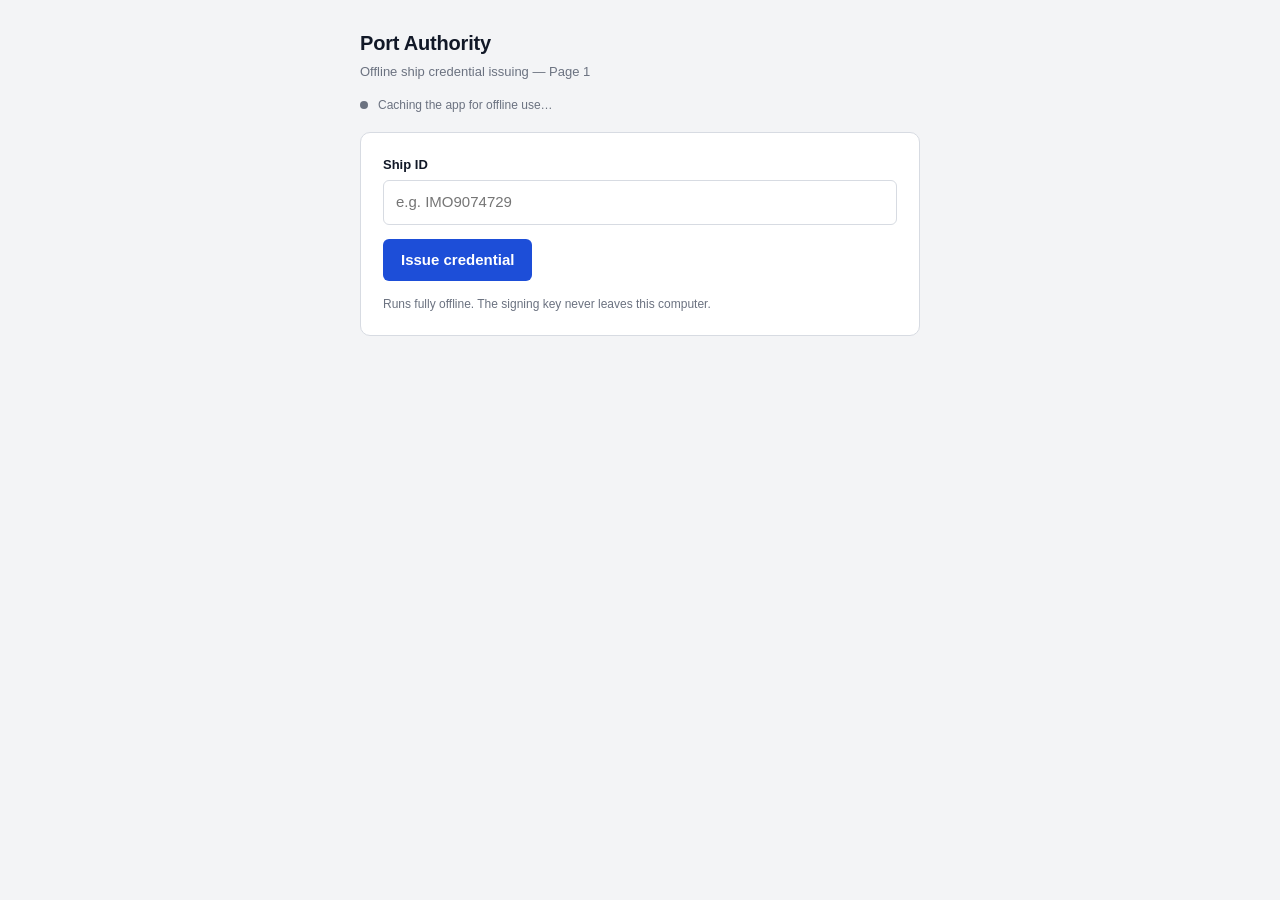
==== index.html @ c77e2cf1 "Offline ship credential issuing station (page 1) Port-authority web UI for authenticating a ship on " ====
<!DOCTYPE html>
<html lang="en">
<head>
    <meta charset="UTF-8">
    <meta name="viewport" content="width=device-width, initial-scale=1.0">
    <title>Port Authority &mdash; Offline Ship Credential</title>

    <!-- Installable offline app -->
    <link rel="manifest" href="manifest.webmanifest">
    <meta name="theme-color" content="#0b1b3a">
    <meta name="mobile-web-app-capable" content="yes">
    <meta name="apple-mobile-web-app-capable" content="yes">
    <meta name="apple-mobile-web-app-status-bar-style" content="black-translucent">
    <meta name="apple-mobile-web-app-title" content="Port Auth">
    <link rel="apple-touch-icon" href="icons/icon-192.png">
    <link rel="icon" href="icons/icon-192.png" type="image/png">

    <link rel="stylesheet" href="css/style.css">
</head>
<body>

    <header class="app-header no-print">
        <div class="header-row">
            <div>
                <h1>Port Authority</h1>
                <p class="subtitle">Offline ship credential issuing &mdash; Page 1</p>
            </div>
            <button type="button" id="install" class="ghost-button" hidden>Install app</button>
        </div>
        <p id="offline-status" class="status status-pending">Checking offline cache&hellip;</p>
    </header>

    <main>
        <!-- ---------------------------------------------------------------
             Input: one field, one button.
             The button calls windows.start() (see js/app.js).
        ---------------------------------------------------------------- -->
        <section class="card no-print">
            <label for="ship">Ship ID</label>
            <input id="ship" type="text" autocomplete="off" spellcheck="false"
                   placeholder="e.g. IMO9074729">

            <button type="button" id="issue" onclick="windows.start()">
                Issue credential
            </button>

            <p id="error" class="error" hidden></p>
            <p class="hint">
                Runs fully offline. The signing key never leaves this computer.
            </p>
        </section>

        <!-- ---------------------------------------------------------------
             Output: the printable credential. Everything inside #printable
             is what the printer puts on paper.
        ---------------------------------------------------------------- -->
        <section id="printable" class="card credential" hidden>
            <h2 class="credential-title">Ship Clearance Credential</h2>

            <div id="qr-container" class="qr-container"></div>

            <dl class="meta">
                <dt>Ship ID</dt>      <dd id="meta-ship">&mdash;</dd>
                <dt>Port</dt>         <dd id="meta-port">&mdash;</dd>
                <dt>Issued</dt>       <dd id="meta-issued">&mdash;</dd>
                <dt>Expires</dt>      <dd id="meta-expires">&mdash;</dd>
                <dt>Signing key</dt>  <dd id="meta-kid">&mdash;</dd>
            </dl>

            <!-- The signed token. This exact string is the QR payload.
                 It is editable: any change here re-renders the QR above. -->
            <div id="result" class="token" contenteditable="plaintext-only"
                 spellcheck="false" role="textbox" aria-multiline="false"
                 aria-label="Credential token (editable)"></div>

            <p id="result-warning" class="warning no-print" hidden></p>
            <p class="hint no-print">
                The token is editable &mdash; the QR code follows it as you type.
            </p>

            <button type="button" id="qr-print" class="no-print">
                Print credential
            </button>
        </section>
    </main>

    <!-- Vendored from github.com/hamzaharoon1314/QR-Code-Scan (MIT, Kazuhiko Arase) -->
    <script src="version.js"></script>
    <script src="js/qrcode.js"></script>
    <script src="js/qrcode_UTF8.js"></script>
    <script src="js/app.js"></script>
</body>
</html>
---- css/style.css ----
/* Port Authority - offline credential issuing, page 1 */

:root {
    --ink: #111827;
    --muted: #6b7280;
    --line: #d7dbe2;
    --accent: #1d4ed8;
    --danger: #b42318;
    --bg: #f3f4f6;
}

* { box-sizing: border-box; }

body {
    margin: 0;
    padding: 0 16px 48px;
    background: var(--bg);
    color: var(--ink);
    font: 15px/1.5 -apple-system, BlinkMacSystemFont, "Segoe UI", Roboto, Helvetica, Arial, sans-serif;
}

.app-header {
    max-width: 560px;
    margin: 0 auto;
    padding: 28px 0 18px;
}

.app-header h1 {
    margin: 0;
    font-size: 20px;
    letter-spacing: -0.01em;
}

.header-row {
    display: flex;
    align-items: flex-start;
    justify-content: space-between;
    gap: 12px;
}

.subtitle {
    margin: 4px 0 0;
    color: var(--muted);
    font-size: 13px;
}

.ghost-button {
    margin: 0;
    padding: 7px 14px;
    font-size: 13px;
    color: var(--accent);
    background: #fff;
    border: 1px solid var(--line);
    flex: none;
}

.ghost-button:hover {
    background: #eef2ff;
}

/* Offline-cache state line under the header */
.status {
    margin: 14px 0 0;
    padding-left: 18px;
    position: relative;
    font-size: 12px;
    color: var(--muted);
}

.status::before {
    content: "";
    position: absolute;
    left: 0;
    top: 5px;
    width: 8px;
    height: 8px;
    border-radius: 50%;
    background: currentColor;
}

.status-ok { color: #067647; }
.status-warn { color: #b54708; }
.status-pending { color: var(--muted); }

.card {
    max-width: 560px;
    margin: 0 auto 20px;
    padding: 22px;
    background: #fff;
    border: 1px solid var(--line);
    border-radius: 10px;
}

label {
    display: block;
    margin-bottom: 6px;
    font-size: 13px;
    font-weight: 600;
}

input[type="text"] {
    width: 100%;
    padding: 10px 12px;
    font: inherit;
    font-variant-numeric: tabular-nums;
    color: inherit;
    background: #fff;
    border: 1px solid var(--line);
    border-radius: 6px;
}

input[type="text"]:focus {
    outline: 2px solid var(--accent);
    outline-offset: 1px;
}

button {
    margin-top: 14px;
    padding: 10px 18px;
    font: inherit;
    font-weight: 600;
    color: #fff;
    background: var(--accent);
    border: 0;
    border-radius: 6px;
    cursor: pointer;
}

button:hover { background: #1740ad; }
button:disabled { background: #9aa4b8; cursor: not-allowed; }

.hint {
    margin: 14px 0 0;
    color: var(--muted);
    font-size: 12px;
}

.error {
    margin: 12px 0 0;
    color: var(--danger);
    font-size: 13px;
    font-weight: 600;
}

/* --- Printable credential ------------------------------------------ */

.credential-title {
    margin: 0 0 16px;
    font-size: 15px;
    text-transform: uppercase;
    letter-spacing: 0.06em;
    color: var(--muted);
}

.qr-container {
    display: flex;
    align-items: center;
    justify-content: center;
    min-height: 200px;
    padding: 12px;
    background: #fff;
    border: 1px solid var(--line);
    border-radius: 8px;
}

.qr-container img {
    display: block;
    width: 220px;
    max-width: 100%;
    height: auto;
    image-rendering: pixelated; /* keep module edges crisp when scaled */
}

.qr-placeholder {
    color: var(--muted);
    font-size: 13px;
}

.meta {
    display: grid;
    grid-template-columns: 120px 1fr;
    gap: 6px 12px;
    margin: 18px 0 0;
    font-size: 13px;
}

.meta dt { color: var(--muted); }
.meta dd { margin: 0; font-weight: 600; font-variant-numeric: tabular-nums; }

.token {
    margin-top: 16px;
    padding: 10px;
    font-family: ui-monospace, SFMono-Regular, Menlo, Consolas, monospace;
    font-size: 11px;
    line-height: 1.45;
    color: #374151;
    background: #f9fafb;
    border: 1px solid var(--line);
    border-radius: 6px;
    word-break: break-all;
    cursor: text;
}

.token:focus {
    outline: 2px solid var(--accent);
    outline-offset: 1px;
    background: #fff;
}

.warning {
    margin: 10px 0 0;
    color: #b54708;
    font-size: 12px;
    font-weight: 600;
}

/* --- Print ---------------------------------------------------------- */

@media print {
    .no-print { display: none !important; }
    .status, .ghost-button { display: none !important; }
    .token { border-color: #999; }

    body { padding: 0; background: #fff; }

    .card {
        margin: 0;
        max-width: none;
        border: 1px solid #000;
        border-radius: 0;
    }

    .qr-container { border: 0; min-height: 0; }
    .qr-container img { width: 260px; }
}
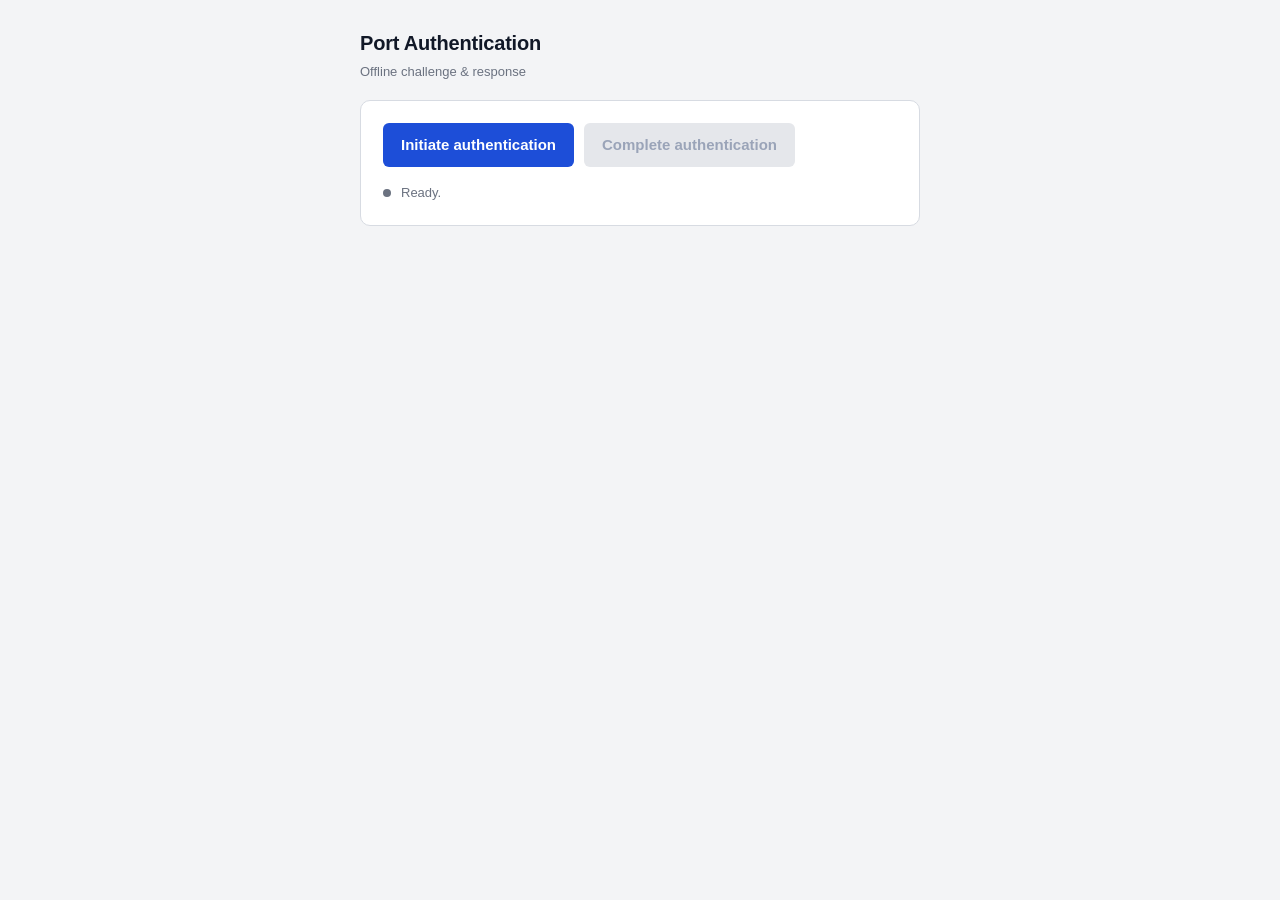
==== commit 7b012192: "Port authentication page: challenge/response over QR The port side of an offline challenge-response " ====
--- a/index.html
+++ b/index.html
@@ -3,91 +3,54 @@
 <head>
     <meta charset="UTF-8">
     <meta name="viewport" content="width=device-width, initial-scale=1.0">
-    <title>Port Authority &mdash; Offline Ship Credential</title>
-
-    <!-- Installable offline app -->
-    <link rel="manifest" href="manifest.webmanifest">
-    <meta name="theme-color" content="#0b1b3a">
-    <meta name="mobile-web-app-capable" content="yes">
-    <meta name="apple-mobile-web-app-capable" content="yes">
-    <meta name="apple-mobile-web-app-status-bar-style" content="black-translucent">
-    <meta name="apple-mobile-web-app-title" content="Port Auth">
-    <link rel="apple-touch-icon" href="icons/icon-192.png">
-    <link rel="icon" href="icons/icon-192.png" type="image/png">
-
+    <title>Port &mdash; Authentication</title>
+    <link rel="icon" href="data:image/svg+xml,%3Csvg xmlns='http://www.w3.org/2000/svg' viewBox='0 0 9 9'%3E%3Crect width='9' height='9' fill='%230b1b3a'/%3E%3Cg fill='%23fff'%3E%3Cpath d='M1 1h3v3H1z M5 1h3v3H5z M1 5h3v3H1z'/%3E%3C/g%3E%3Cg fill='%230b1b3a'%3E%3Cpath d='M2 2h1v1H2z M6 2h1v1H6z M2 6h1v1H2z'/%3E%3C/g%3E%3Crect x='5' y='5' width='1' height='1' fill='%23fff'/%3E%3Crect x='7' y='7' width='1' height='1' fill='%23fff'/%3E%3C/svg%3E">
     <link rel="stylesheet" href="css/style.css">
 </head>
 <body>
 
-    <header class="app-header no-print">
-        <div class="header-row">
-            <div>
-                <h1>Port Authority</h1>
-                <p class="subtitle">Offline ship credential issuing &mdash; Page 1</p>
-            </div>
-            <button type="button" id="install" class="ghost-button" hidden>Install app</button>
-        </div>
-        <p id="offline-status" class="status status-pending">Checking offline cache&hellip;</p>
+    <header class="app-header">
+        <h1>Port Authentication</h1>
+        <p class="subtitle">Offline challenge &amp; response</p>
     </header>
 
     <main>
-        <!-- ---------------------------------------------------------------
-             Input: one field, one button.
-             The button calls windows.start() (see js/app.js).
-        ---------------------------------------------------------------- -->
-        <section class="card no-print">
-            <label for="ship">Ship ID</label>
-            <input id="ship" type="text" autocomplete="off" spellcheck="false"
-                   placeholder="e.g. IMO9074729">
-
-            <button type="button" id="issue" onclick="windows.start()">
-                Issue credential
-            </button>
-
-            <p id="error" class="error" hidden></p>
-            <p class="hint">
-                Runs fully offline. The signing key never leaves this computer.
-            </p>
+        <!-- The two buttons. Complete starts disabled. -->
+        <section class="card">
+            <div class="actions">
+                <button type="button" id="initiate">Initiate authentication</button>
+                <button type="button" id="complete" disabled>Complete authentication</button>
+            </div>
+            <p id="status" class="status">Ready.</p>
         </section>
 
-        <!-- ---------------------------------------------------------------
-             Output: the printable credential. Everything inside #printable
-             is what the printer puts on paper.
-        ---------------------------------------------------------------- -->
-        <section id="printable" class="card credential" hidden>
-            <h2 class="credential-title">Ship Clearance Credential</h2>
+        <!-- Step 1 output: the challenge, shown only as a QR code. -->
+        <section id="challenge-panel" class="card" hidden>
+            <h2>Challenge</h2>
+            <div id="challenge-qr" class="qr-box"></div>
+            <p class="hint">Have the ship scan this code.</p>
+        </section>
 
-            <div id="qr-container" class="qr-container"></div>
+        <!-- Step 2: the camera scanner. -->
+        <section id="scanner-panel" class="card" hidden>
+            <h2>Scan the response</h2>
+            <div class="video-box">
+                <video id="scanner-video" playsinline muted></video>
+            </div>
+            <button type="button" id="cancel-scan" class="ghost">Stop scanner</button>
+        </section>
 
-            <dl class="meta">
-                <dt>Ship ID</dt>      <dd id="meta-ship">&mdash;</dd>
-                <dt>Port</dt>         <dd id="meta-port">&mdash;</dd>
-                <dt>Issued</dt>       <dd id="meta-issued">&mdash;</dd>
-                <dt>Expires</dt>      <dd id="meta-expires">&mdash;</dd>
-                <dt>Signing key</dt>  <dd id="meta-kid">&mdash;</dd>
-            </dl>
-
-            <!-- The signed token. This exact string is the QR payload.
-                 It is editable: any change here re-renders the QR above. -->
-            <div id="result" class="token" contenteditable="plaintext-only"
-                 spellcheck="false" role="textbox" aria-multiline="false"
-                 aria-label="Credential token (editable)"></div>
-
-            <p id="result-warning" class="warning no-print" hidden></p>
-            <p class="hint no-print">
-                The token is editable &mdash; the QR code follows it as you type.
-            </p>
-
-            <button type="button" id="qr-print" class="no-print">
-                Print credential
-            </button>
+        <!-- Final verdict. -->
+        <section id="result-panel" class="card" hidden>
+            <p id="result" class="result"></p>
+            <pre id="result-detail" class="detail" hidden></pre>
         </section>
     </main>
 
-    <!-- Vendored from github.com/hamzaharoon1314/QR-Code-Scan (MIT, Kazuhiko Arase) -->
-    <script src="version.js"></script>
+    <!-- Vendored from github.com/hamzaharoon1314/qr-toolkit -->
     <script src="js/qrcode.js"></script>
     <script src="js/qrcode_UTF8.js"></script>
-    <script src="js/app.js"></script>
+    <script src="js/jsQR.js"></script>
+    <script type="module" src="js/app.js"></script>
 </body>
 </html>
--- a/css/style.css
+++ b/css/style.css
@@ -1,11 +1,13 @@
-/* Port Authority - offline credential issuing, page 1 */
+/* Port authentication page */
 
 :root {
     --ink: #111827;
     --muted: #6b7280;
     --line: #d7dbe2;
     --accent: #1d4ed8;
-    --danger: #b42318;
+    --ok: #067647;
+    --error: #b42318;
+    --pending: #b54708;
     --bg: #f3f4f6;
 }
 
@@ -25,62 +27,8 @@
     padding: 28px 0 18px;
 }
 
-.app-header h1 {
-    margin: 0;
-    font-size: 20px;
-    letter-spacing: -0.01em;
-}
-
-.header-row {
-    display: flex;
-    align-items: flex-start;
-    justify-content: space-between;
-    gap: 12px;
-}
-
-.subtitle {
-    margin: 4px 0 0;
-    color: var(--muted);
-    font-size: 13px;
-}
-
-.ghost-button {
-    margin: 0;
-    padding: 7px 14px;
-    font-size: 13px;
-    color: var(--accent);
-    background: #fff;
-    border: 1px solid var(--line);
-    flex: none;
-}
-
-.ghost-button:hover {
-    background: #eef2ff;
-}
-
-/* Offline-cache state line under the header */
-.status {
-    margin: 14px 0 0;
-    padding-left: 18px;
-    position: relative;
-    font-size: 12px;
-    color: var(--muted);
-}
-
-.status::before {
-    content: "";
-    position: absolute;
-    left: 0;
-    top: 5px;
-    width: 8px;
-    height: 8px;
-    border-radius: 50%;
-    background: currentColor;
-}
-
-.status-ok { color: #067647; }
-.status-warn { color: #b54708; }
-.status-pending { color: var(--muted); }
+.app-header h1 { margin: 0; font-size: 20px; letter-spacing: -0.01em; }
+.subtitle { margin: 4px 0 0; color: var(--muted); font-size: 13px; }
 
 .card {
     max-width: 560px;
@@ -91,32 +39,25 @@
     border-radius: 10px;
 }
 
-label {
-    display: block;
-    margin-bottom: 6px;
+.card h2 {
+    margin: 0 0 16px;
     font-size: 13px;
     font-weight: 600;
+    text-transform: uppercase;
+    letter-spacing: 0.06em;
+    color: var(--muted);
 }
 
-input[type="text"] {
-    width: 100%;
-    padding: 10px 12px;
-    font: inherit;
-    font-variant-numeric: tabular-nums;
-    color: inherit;
-    background: #fff;
-    border: 1px solid var(--line);
-    border-radius: 6px;
-}
+/* --- Buttons ------------------------------------------------------- */
 
-input[type="text"]:focus {
-    outline: 2px solid var(--accent);
-    outline-offset: 1px;
+.actions {
+    display: flex;
+    flex-wrap: wrap;
+    gap: 10px;
 }
 
 button {
-    margin-top: 14px;
-    padding: 10px 18px;
+    padding: 11px 18px;
     font: inherit;
     font-weight: 600;
     color: #fff;
@@ -126,110 +67,102 @@
     cursor: pointer;
 }
 
-button:hover { background: #1740ad; }
-button:disabled { background: #9aa4b8; cursor: not-allowed; }
+button:hover:not(:disabled) { background: #1740ad; }
 
-.hint {
-    margin: 14px 0 0;
-    color: var(--muted);
-    font-size: 12px;
+button:disabled {
+    background: #e5e7eb;
+    color: #9aa4b8;
+    cursor: not-allowed;
 }
 
-.error {
-    margin: 12px 0 0;
-    color: var(--danger);
-    font-size: 13px;
-    font-weight: 600;
+button.ghost {
+    margin-top: 14px;
+    color: var(--accent);
+    background: #fff;
+    border: 1px solid var(--line);
 }
 
-/* --- Printable credential ------------------------------------------ */
+button.ghost:hover { background: #eef2ff; }
 
-.credential-title {
-    margin: 0 0 16px;
-    font-size: 15px;
-    text-transform: uppercase;
-    letter-spacing: 0.06em;
+/* --- Status line --------------------------------------------------- */
+
+.status {
+    margin: 16px 0 0;
+    padding-left: 18px;
+    position: relative;
+    font-size: 13px;
     color: var(--muted);
 }
 
-.qr-container {
+.status::before {
+    content: "";
+    position: absolute;
+    left: 0;
+    top: 6px;
+    width: 8px;
+    height: 8px;
+    border-radius: 50%;
+    background: currentColor;
+}
+
+.status-ok { color: var(--ok); }
+.status-error { color: var(--error); font-weight: 600; }
+.status-pending { color: var(--pending); }
+
+.hint { margin: 14px 0 0; color: var(--muted); font-size: 12px; }
+
+/* --- Challenge QR -------------------------------------------------- */
+
+.qr-box {
     display: flex;
     align-items: center;
     justify-content: center;
-    min-height: 200px;
+    min-height: 220px;
     padding: 12px;
     background: #fff;
     border: 1px solid var(--line);
     border-radius: 8px;
 }
 
-.qr-container img {
+.qr-box img {
     display: block;
-    width: 220px;
+    width: 240px;
     max-width: 100%;
     height: auto;
-    image-rendering: pixelated; /* keep module edges crisp when scaled */
+    image-rendering: pixelated;
 }
 
-.qr-placeholder {
-    color: var(--muted);
-    font-size: 13px;
+/* --- Camera -------------------------------------------------------- */
+
+.video-box {
+    position: relative;
+    overflow: hidden;
+    background: #000;
+    border-radius: 8px;
+    aspect-ratio: 4 / 3;
 }
 
-.meta {
-    display: grid;
-    grid-template-columns: 120px 1fr;
-    gap: 6px 12px;
-    margin: 18px 0 0;
-    font-size: 13px;
+#scanner-video {
+    display: block;
+    width: 100%;
+    height: 100%;
+    object-fit: cover;
 }
 
-.meta dt { color: var(--muted); }
-.meta dd { margin: 0; font-weight: 600; font-variant-numeric: tabular-nums; }
+/* --- Result -------------------------------------------------------- */
 
-.token {
-    margin-top: 16px;
+.result { margin: 0; font-size: 17px; font-weight: 700; }
+.result-ok { color: var(--ok); }
+.result-error { color: var(--error); }
+
+.detail {
+    margin: 14px 0 0;
     padding: 10px;
+    overflow-x: auto;
     font-family: ui-monospace, SFMono-Regular, Menlo, Consolas, monospace;
     font-size: 11px;
-    line-height: 1.45;
     color: #374151;
     background: #f9fafb;
     border: 1px solid var(--line);
     border-radius: 6px;
-    word-break: break-all;
-    cursor: text;
 }
-
-.token:focus {
-    outline: 2px solid var(--accent);
-    outline-offset: 1px;
-    background: #fff;
-}
-
-.warning {
-    margin: 10px 0 0;
-    color: #b54708;
-    font-size: 12px;
-    font-weight: 600;
-}
-
-/* --- Print ---------------------------------------------------------- */
-
-@media print {
-    .no-print { display: none !important; }
-    .status, .ghost-button { display: none !important; }
-    .token { border-color: #999; }
-
-    body { padding: 0; background: #fff; }
-
-    .card {
-        margin: 0;
-        max-width: none;
-        border: 1px solid #000;
-        border-radius: 0;
-    }
-
-    .qr-container { border: 0; min-height: 0; }
-    .qr-container img { width: 260px; }
-}
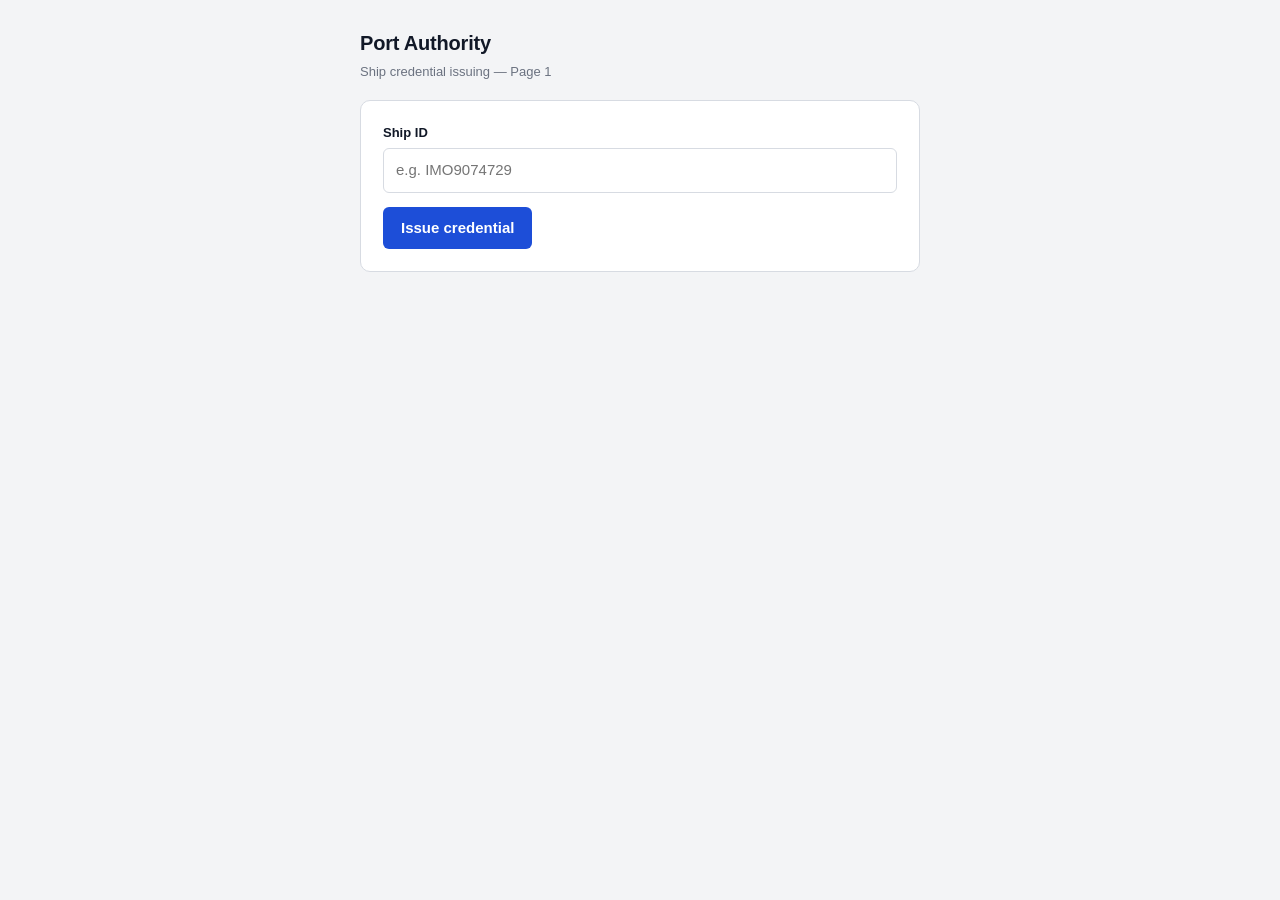
==== commit 853084e7: "Hand start() to the page, drop the PWA layer app.js no longer defines start(). The button still call" ====
--- a/index.html
+++ b/index.html
@@ -3,54 +3,87 @@
 <head>
     <meta charset="UTF-8">
     <meta name="viewport" content="width=device-width, initial-scale=1.0">
-    <title>Port &mdash; Authentication</title>
+    <title>Port Authority &mdash; Ship Credential</title>
     <link rel="icon" href="data:image/svg+xml,%3Csvg xmlns='http://www.w3.org/2000/svg' viewBox='0 0 9 9'%3E%3Crect width='9' height='9' fill='%230b1b3a'/%3E%3Cg fill='%23fff'%3E%3Cpath d='M1 1h3v3H1z M5 1h3v3H5z M1 5h3v3H1z'/%3E%3C/g%3E%3Cg fill='%230b1b3a'%3E%3Cpath d='M2 2h1v1H2z M6 2h1v1H6z M2 6h1v1H2z'/%3E%3C/g%3E%3Crect x='5' y='5' width='1' height='1' fill='%23fff'/%3E%3Crect x='7' y='7' width='1' height='1' fill='%23fff'/%3E%3C/svg%3E">
     <link rel="stylesheet" href="css/style.css">
 </head>
 <body>
 
-    <header class="app-header">
-        <h1>Port Authentication</h1>
-        <p class="subtitle">Offline challenge &amp; response</p>
+    <header class="app-header no-print">
+        <h1>Port Authority</h1>
+        <p class="subtitle">Ship credential issuing &mdash; Page 1</p>
     </header>
 
     <main>
-        <!-- The two buttons. Complete starts disabled. -->
-        <section class="card">
-            <div class="actions">
-                <button type="button" id="initiate">Initiate authentication</button>
-                <button type="button" id="complete" disabled>Complete authentication</button>
-            </div>
-            <p id="status" class="status">Ready.</p>
+        <!-- ---------------------------------------------------------------
+             Input: one field, one button.
+             The button calls windows.start(), which is YOURS to define -
+             see the script at the bottom of this file. Whatever it puts
+             into #result becomes the QR code.
+        ---------------------------------------------------------------- -->
+        <section class="card no-print">
+            <label for="ship">Ship ID</label>
+            <input id="ship" type="text" autocomplete="off" spellcheck="false"
+                   placeholder="e.g. IMO9074729">
+
+            <button type="button" id="issue" onclick="windows.start()">
+                Issue credential
+            </button>
+
+            <p id="error" class="error" hidden></p>
         </section>
 
-        <!-- Step 1 output: the challenge, shown only as a QR code. -->
-        <section id="challenge-panel" class="card" hidden>
-            <h2>Challenge</h2>
-            <div id="challenge-qr" class="qr-box"></div>
-            <p class="hint">Have the ship scan this code.</p>
-        </section>
+        <!-- ---------------------------------------------------------------
+             Output: the printable credential. Everything inside #printable
+             is what the printer puts on paper. It appears as soon as
+             #result has content.
+        ---------------------------------------------------------------- -->
+        <section id="printable" class="card credential" hidden>
+            <h2 class="credential-title">Ship Clearance Credential</h2>
 
-        <!-- Step 2: the camera scanner. -->
-        <section id="scanner-panel" class="card" hidden>
-            <h2>Scan the response</h2>
-            <div class="video-box">
-                <video id="scanner-video" playsinline muted></video>
-            </div>
-            <button type="button" id="cancel-scan" class="ghost">Stop scanner</button>
-        </section>
+            <div id="qr-container" class="qr-container"></div>
 
-        <!-- Final verdict. -->
-        <section id="result-panel" class="card" hidden>
-            <p id="result" class="result"></p>
-            <pre id="result-detail" class="detail" hidden></pre>
+            <!-- The QR payload. Editable: any change re-renders the code. -->
+            <div id="result" class="token" contenteditable="plaintext-only"
+                 spellcheck="false" role="textbox" aria-multiline="false"
+                 aria-label="Credential value (editable)"></div>
+
+            <p class="hint no-print">
+                Editable &mdash; the QR code follows this value as you type.
+            </p>
+
+            <button type="button" id="qr-print" class="no-print">
+                Print credential
+            </button>
         </section>
     </main>
 
-    <!-- Vendored from github.com/hamzaharoon1314/qr-toolkit -->
+    <!-- Vendored from github.com/hamzaharoon1314/QR-Code-Scan (MIT, Kazuhiko Arase) -->
     <script src="js/qrcode.js"></script>
     <script src="js/qrcode_UTF8.js"></script>
-    <script src="js/jsQR.js"></script>
-    <script type="module" src="js/app.js"></script>
+    <script src="js/app.js"></script>
+
+    <!-- ===============================================================
+         YOUR start(). app.js does not define it: it only renders
+         whatever lands in #result. Put the value there and the QR
+         appears. Replace the body of this function with your own
+         lookup, signing, database call - whatever the credential is.
+         =============================================================== -->
+    <script>
+        window.start = function () {
+            const shipId = document.getElementById('ship').value.trim();
+            const error = document.getElementById('error');
+
+            if (!shipId) {
+                error.textContent = 'Enter a Ship ID first.';
+                error.hidden = false;
+                return;
+            }
+            error.hidden = true;
+
+            // Whatever you assign here is what the QR code carries.
+            document.getElementById('result').textContent = shipId;
+        };
+    </script>
 </body>
 </html>
--- a/css/style.css
+++ b/css/style.css
@@ -1,13 +1,11 @@
-/* Port authentication page */
+/* Port Authority - offline credential issuing, page 1 */
 
 :root {
     --ink: #111827;
     --muted: #6b7280;
     --line: #d7dbe2;
     --accent: #1d4ed8;
-    --ok: #067647;
-    --error: #b42318;
-    --pending: #b54708;
+    --danger: #b42318;
     --bg: #f3f4f6;
 }
 
@@ -27,8 +25,17 @@
     padding: 28px 0 18px;
 }
 
-.app-header h1 { margin: 0; font-size: 20px; letter-spacing: -0.01em; }
-.subtitle { margin: 4px 0 0; color: var(--muted); font-size: 13px; }
+.app-header h1 {
+    margin: 0;
+    font-size: 20px;
+    letter-spacing: -0.01em;
+}
+
+.subtitle {
+    margin: 4px 0 0;
+    color: var(--muted);
+    font-size: 13px;
+}
 
 .card {
     max-width: 560px;
@@ -39,25 +46,32 @@
     border-radius: 10px;
 }
 
-.card h2 {
-    margin: 0 0 16px;
+label {
+    display: block;
+    margin-bottom: 6px;
     font-size: 13px;
     font-weight: 600;
-    text-transform: uppercase;
-    letter-spacing: 0.06em;
-    color: var(--muted);
 }
 
-/* --- Buttons ------------------------------------------------------- */
+input[type="text"] {
+    width: 100%;
+    padding: 10px 12px;
+    font: inherit;
+    font-variant-numeric: tabular-nums;
+    color: inherit;
+    background: #fff;
+    border: 1px solid var(--line);
+    border-radius: 6px;
+}
 
-.actions {
-    display: flex;
-    flex-wrap: wrap;
-    gap: 10px;
+input[type="text"]:focus {
+    outline: 2px solid var(--accent);
+    outline-offset: 1px;
 }
 
 button {
-    padding: 11px 18px;
+    margin-top: 14px;
+    padding: 10px 18px;
     font: inherit;
     font-weight: 600;
     color: #fff;
@@ -67,102 +81,98 @@
     cursor: pointer;
 }
 
-button:hover:not(:disabled) { background: #1740ad; }
+button:hover { background: #1740ad; }
+button:disabled { background: #9aa4b8; cursor: not-allowed; }
 
-button:disabled {
-    background: #e5e7eb;
-    color: #9aa4b8;
-    cursor: not-allowed;
+.hint {
+    margin: 14px 0 0;
+    color: var(--muted);
+    font-size: 12px;
 }
 
-button.ghost {
-    margin-top: 14px;
-    color: var(--accent);
-    background: #fff;
-    border: 1px solid var(--line);
+.error {
+    margin: 12px 0 0;
+    color: var(--danger);
+    font-size: 13px;
+    font-weight: 600;
 }
 
-button.ghost:hover { background: #eef2ff; }
+/* --- Printable credential ------------------------------------------ */
 
-/* --- Status line --------------------------------------------------- */
-
-.status {
-    margin: 16px 0 0;
-    padding-left: 18px;
-    position: relative;
-    font-size: 13px;
+.credential-title {
+    margin: 0 0 16px;
+    font-size: 15px;
+    text-transform: uppercase;
+    letter-spacing: 0.06em;
     color: var(--muted);
 }
 
-.status::before {
-    content: "";
-    position: absolute;
-    left: 0;
-    top: 6px;
-    width: 8px;
-    height: 8px;
-    border-radius: 50%;
-    background: currentColor;
-}
-
-.status-ok { color: var(--ok); }
-.status-error { color: var(--error); font-weight: 600; }
-.status-pending { color: var(--pending); }
-
-.hint { margin: 14px 0 0; color: var(--muted); font-size: 12px; }
-
-/* --- Challenge QR -------------------------------------------------- */
-
-.qr-box {
+.qr-container {
     display: flex;
     align-items: center;
     justify-content: center;
-    min-height: 220px;
+    min-height: 200px;
     padding: 12px;
     background: #fff;
     border: 1px solid var(--line);
     border-radius: 8px;
 }
 
-.qr-box img {
+.qr-container img {
     display: block;
-    width: 240px;
+    width: 220px;
     max-width: 100%;
     height: auto;
-    image-rendering: pixelated;
+    image-rendering: pixelated; /* keep module edges crisp when scaled */
 }
 
-/* --- Camera -------------------------------------------------------- */
-
-.video-box {
-    position: relative;
-    overflow: hidden;
-    background: #000;
-    border-radius: 8px;
-    aspect-ratio: 4 / 3;
+.qr-placeholder {
+    color: var(--muted);
+    font-size: 13px;
 }
 
-#scanner-video {
-    display: block;
-    width: 100%;
-    height: 100%;
-    object-fit: cover;
-}
-
-/* --- Result -------------------------------------------------------- */
-
-.result { margin: 0; font-size: 17px; font-weight: 700; }
-.result-ok { color: var(--ok); }
-.result-error { color: var(--error); }
-
-.detail {
-    margin: 14px 0 0;
+.token {
+    margin-top: 16px;
     padding: 10px;
-    overflow-x: auto;
     font-family: ui-monospace, SFMono-Regular, Menlo, Consolas, monospace;
     font-size: 11px;
+    line-height: 1.45;
     color: #374151;
     background: #f9fafb;
     border: 1px solid var(--line);
     border-radius: 6px;
+    word-break: break-all;
+    cursor: text;
 }
+
+.token:focus {
+    outline: 2px solid var(--accent);
+    outline-offset: 1px;
+    background: #fff;
+}
+
+.warning {
+    margin: 10px 0 0;
+    color: #b54708;
+    font-size: 12px;
+    font-weight: 600;
+}
+
+/* --- Print ---------------------------------------------------------- */
+
+@media print {
+    .no-print { display: none !important; }
+    .token { border-color: #999; }
+
+    body { padding: 0; background: #fff; }
+
+    .card {
+        margin: 0;
+        max-width: none;
+        border: 1px solid #000;
+        border-radius: 0;
+    }
+
+    .qr-container { border: 0; min-height: 0; }
+    .qr-container img { width: 260px; }
+}
